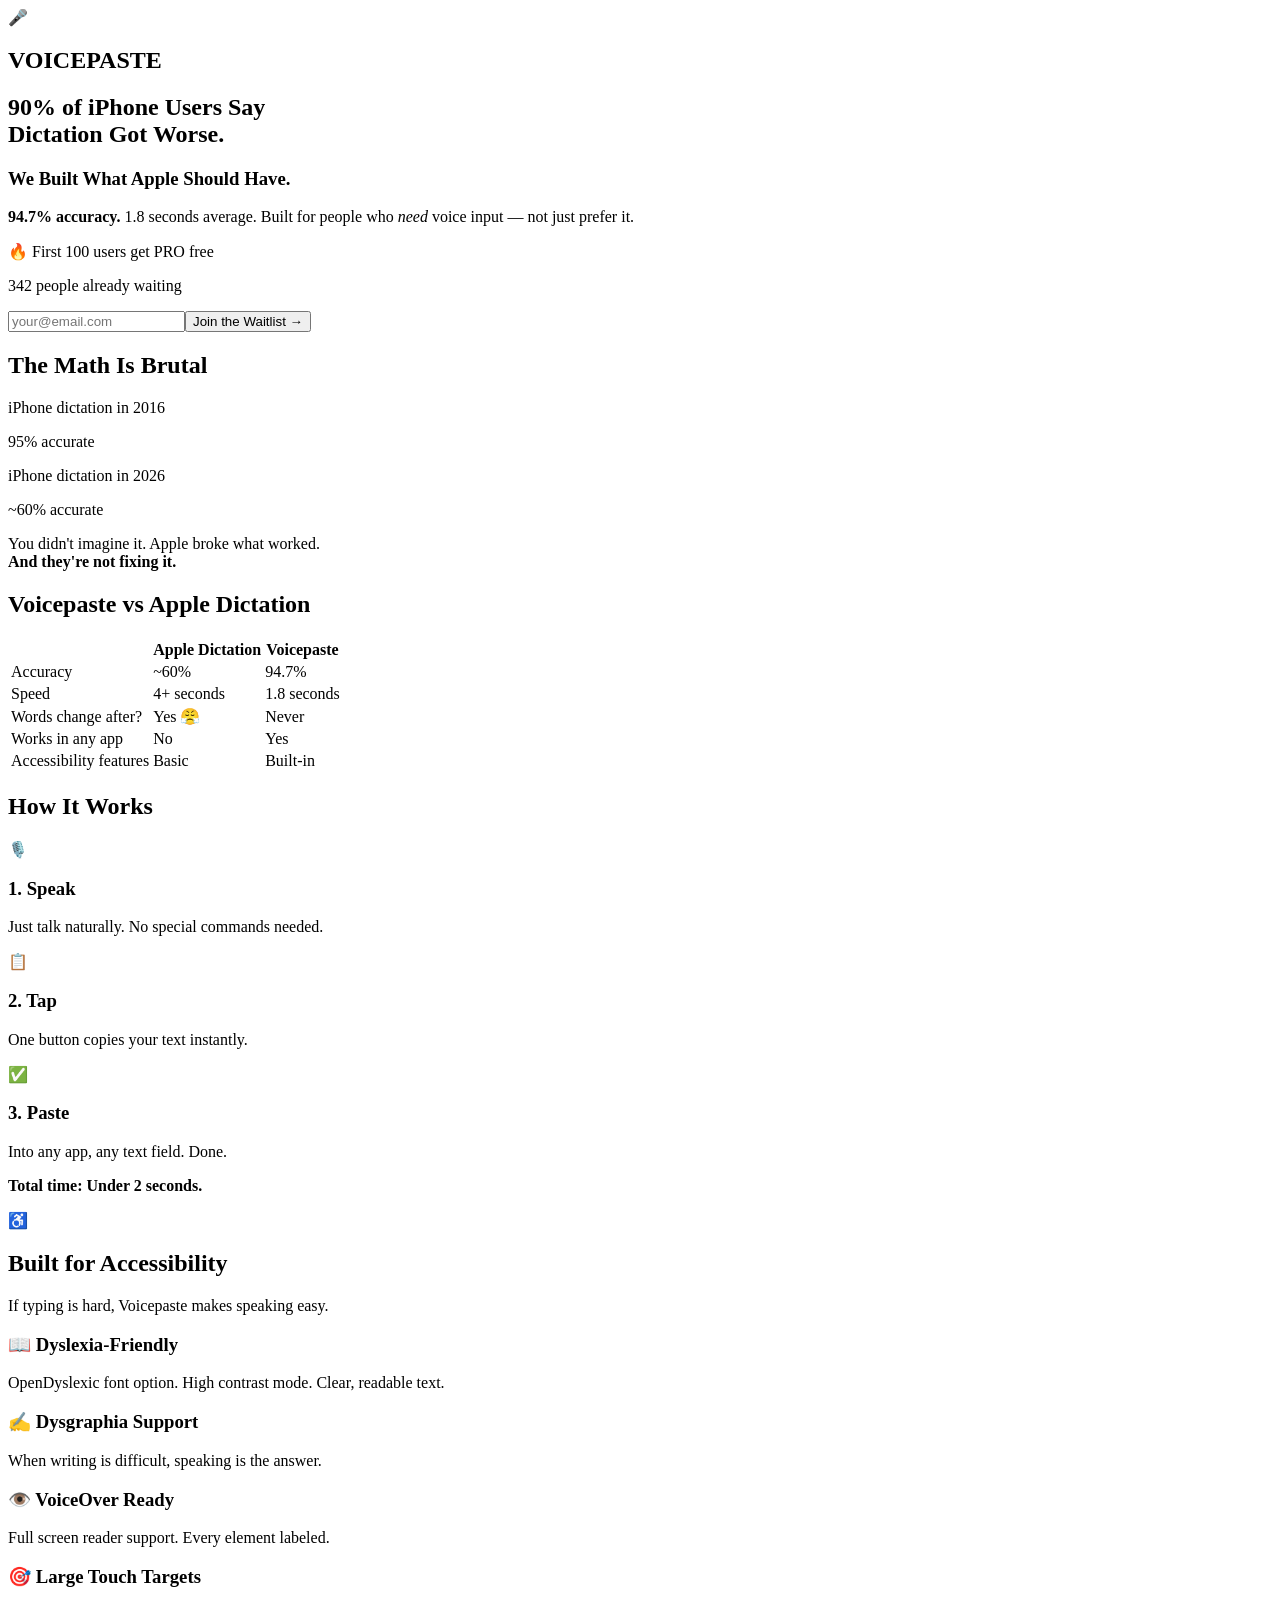
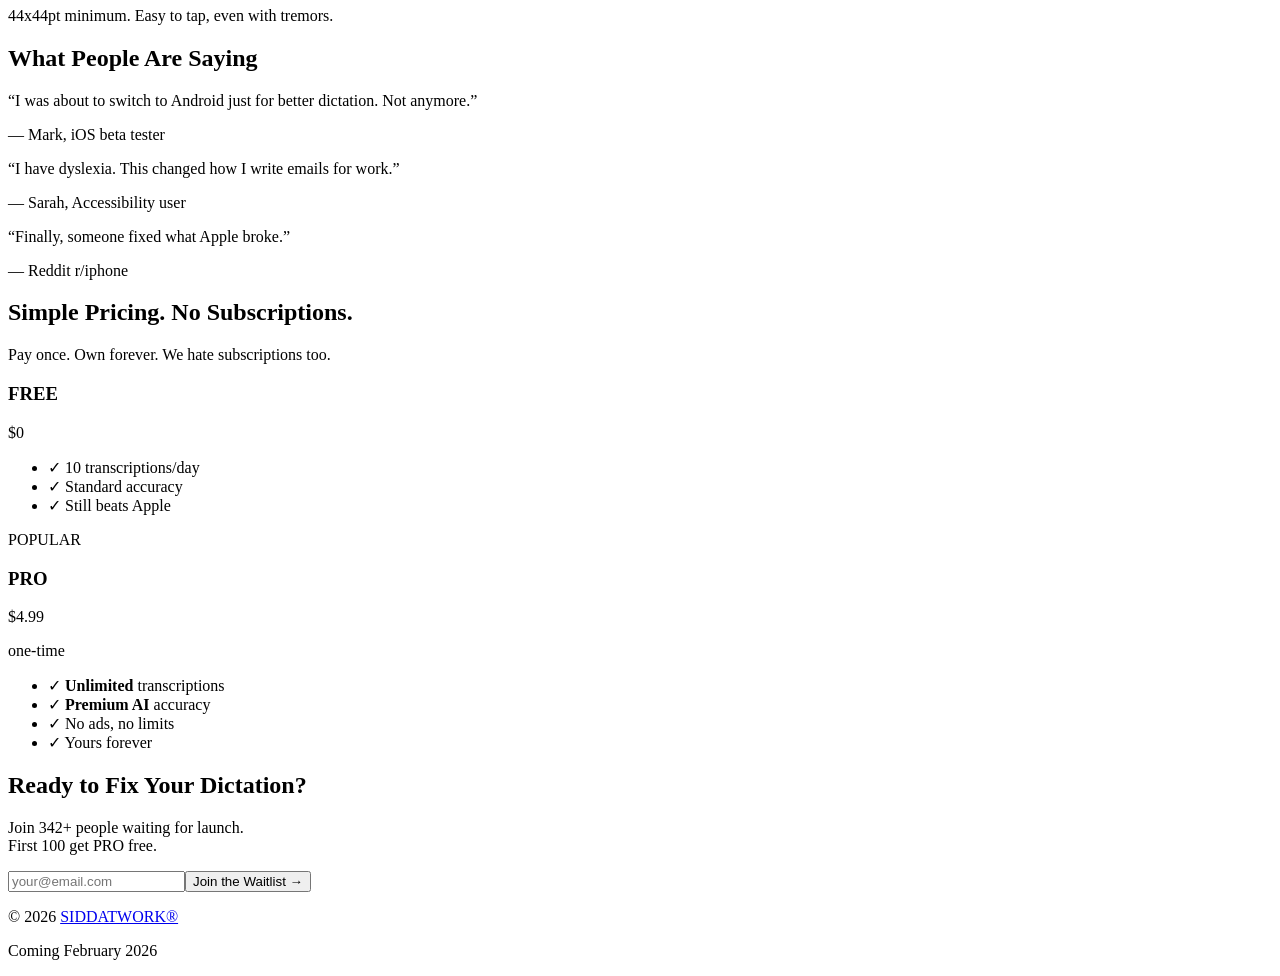
==== index.html @ 1414f8b0 "Voicepaste landing page with privacy and support" ====
<!DOCTYPE html><html lang="en"><head><meta charSet="utf-8"/><meta name="viewport" content="width=device-width, initial-scale=1"/><link rel="stylesheet" href="/voicepaste/_next/static/css/f6d5d956ff395b7a.css" data-precedence="next"/><link rel="preload" as="script" fetchPriority="low" href="/voicepaste/_next/static/chunks/webpack-53abf833caa2a88e.js"/><script src="/voicepaste/_next/static/chunks/4bd1b696-4781a963ad327daa.js" async=""></script><script src="/voicepaste/_next/static/chunks/684-5f1f4c89f8e3870c.js" async=""></script><script src="/voicepaste/_next/static/chunks/main-app-d94ed405df3a860b.js" async=""></script><script src="/voicepaste/_next/static/chunks/app/page-3f326f95d1801465.js" async=""></script><meta name="robots" content="noindex, nofollow, noarchive"/><link rel="preconnect" href="https://fonts.googleapis.com"/><link rel="preconnect" href="https://fonts.gstatic.com" crossorigin="anonymous"/><title>Voicepaste — Voice-to-Text That Actually Works</title><meta name="description" content="94.7% accuracy. 1.8 seconds. Built for accessibility. Your iPhone&#x27;s dictation sucks. We fixed it."/><meta name="keywords" content="voice to text, transcription, dictation, accessibility, dyslexia, iOS app"/><meta name="robots" content="noindex, nofollow"/><meta property="og:title" content="Voicepaste — Voice-to-Text That Actually Works"/><meta property="og:description" content="94.7% accuracy. Built for people who need it most."/><meta property="og:type" content="website"/><meta name="twitter:card" content="summary"/><meta name="twitter:title" content="Voicepaste — Voice-to-Text That Actually Works"/><meta name="twitter:description" content="94.7% accuracy. Built for people who need it most."/><link href="https://fonts.googleapis.com/css2?family=Inter:wght@400;500;600;700;800&amp;display=swap" rel="stylesheet"/><script src="/voicepaste/_next/static/chunks/polyfills-42372ed130431b0a.js" noModule=""></script></head><body class="font-sans antialiased"><main class="min-h-screen bg-[#0A0A0F]"><section class="px-6 py-20 max-w-4xl mx-auto text-center"><div class="mb-8"><span class="text-5xl">🎤</span><h1 class="text-2xl font-bold text-white mt-4">VOICEPASTE</h1></div><h2 class="text-4xl md:text-5xl font-extrabold text-white leading-tight mb-4">90% of iPhone Users Say<br/><span class="gradient-text">Dictation Got Worse.</span></h2><h3 class="text-2xl md:text-3xl font-bold text-zinc-300 mb-8">We Built What Apple Should Have.</h3><p class="text-xl text-zinc-400 mb-12 max-w-2xl mx-auto"><strong class="text-white">94.7% accuracy.</strong> 1.8 seconds average. Built for people who <em>need</em> voice input — not just prefer it.</p><div class="bg-surface rounded-2xl p-8 max-w-md mx-auto mb-16"><p class="text-lg font-semibold text-white mb-2">🔥 First 100 users get PRO free</p><p class="text-zinc-400 mb-6 text-sm">342<!-- --> people already waiting</p><form class="space-y-4"><input type="email" placeholder="your@email.com" required="" class="w-full px-4 py-3 rounded-xl bg-[#0A0A0F] border border-zinc-700 text-white placeholder-zinc-500 focus:outline-none focus:border-primary" value=""/><button type="submit" class="w-full py-4 rounded-xl bg-primary text-white font-bold text-lg glow-button">Join the Waitlist →</button></form></div></section><section class="px-6 py-16 bg-surface"><div class="max-w-4xl mx-auto"><h2 class="text-3xl font-bold text-white text-center mb-8">The Math Is Brutal</h2><div class="grid md:grid-cols-2 gap-8 text-center"><div class="p-6 bg-[#0A0A0F] rounded-2xl"><p class="text-zinc-400 mb-2">iPhone dictation in 2016</p><p class="text-4xl font-bold text-green-500">95% accurate</p></div><div class="p-6 bg-[#0A0A0F] rounded-2xl"><p class="text-zinc-400 mb-2">iPhone dictation in 2026</p><p class="text-4xl font-bold text-red-500">~60% accurate</p></div></div><p class="text-center text-zinc-400 mt-8 text-lg">You didn&#x27;t imagine it. Apple broke what worked.<br/><strong class="text-white">And they&#x27;re not fixing it.</strong></p></div></section><section class="px-6 py-16"><div class="max-w-4xl mx-auto"><h2 class="text-3xl font-bold text-white text-center mb-8">Voicepaste vs Apple Dictation</h2><div class="overflow-x-auto"><table class="w-full text-left"><thead><tr class="border-b border-zinc-700"><th class="py-4 px-4 text-zinc-400"></th><th class="py-4 px-4 text-zinc-400">Apple Dictation</th><th class="py-4 px-4 text-primary font-bold">Voicepaste</th></tr></thead><tbody class="text-lg"><tr class="border-b border-zinc-800"><td class="py-4 px-4 text-zinc-300">Accuracy</td><td class="py-4 px-4 text-red-400">~60%</td><td class="py-4 px-4 text-green-400 font-bold">94.7%</td></tr><tr class="border-b border-zinc-800"><td class="py-4 px-4 text-zinc-300">Speed</td><td class="py-4 px-4 text-red-400">4+ seconds</td><td class="py-4 px-4 text-green-400 font-bold">1.8 seconds</td></tr><tr class="border-b border-zinc-800"><td class="py-4 px-4 text-zinc-300">Words change after?</td><td class="py-4 px-4 text-red-400">Yes 😤</td><td class="py-4 px-4 text-green-400 font-bold">Never</td></tr><tr class="border-b border-zinc-800"><td class="py-4 px-4 text-zinc-300">Works in any app</td><td class="py-4 px-4 text-red-400">No</td><td class="py-4 px-4 text-green-400 font-bold">Yes</td></tr><tr><td class="py-4 px-4 text-zinc-300">Accessibility features</td><td class="py-4 px-4 text-red-400">Basic</td><td class="py-4 px-4 text-green-400 font-bold">Built-in</td></tr></tbody></table></div></div></section><section class="px-6 py-16 bg-surface"><div class="max-w-4xl mx-auto text-center"><h2 class="text-3xl font-bold text-white mb-12">How It Works</h2><div class="grid md:grid-cols-3 gap-8"><div><div class="text-5xl mb-4">🎙️</div><h3 class="text-xl font-bold text-white mb-2">1. Speak</h3><p class="text-zinc-400">Just talk naturally. No special commands needed.</p></div><div><div class="text-5xl mb-4">📋</div><h3 class="text-xl font-bold text-white mb-2">2. Tap</h3><p class="text-zinc-400">One button copies your text instantly.</p></div><div><div class="text-5xl mb-4">✅</div><h3 class="text-xl font-bold text-white mb-2">3. Paste</h3><p class="text-zinc-400">Into any app, any text field. Done.</p></div></div><p class="text-zinc-400 mt-8"><strong class="text-white">Total time: Under 2 seconds.</strong></p></div></section><section class="px-6 py-16"><div class="max-w-4xl mx-auto"><div class="text-center mb-12"><span class="text-5xl">♿</span><h2 class="text-3xl font-bold text-white mt-4 mb-4">Built for Accessibility</h2><p class="text-xl text-zinc-400">If typing is hard, Voicepaste makes speaking easy.</p></div><div class="grid md:grid-cols-2 gap-6"><div class="p-6 bg-surface rounded-2xl"><h3 class="text-xl font-bold text-white mb-2">📖 Dyslexia-Friendly</h3><p class="text-zinc-400">OpenDyslexic font option. High contrast mode. Clear, readable text.</p></div><div class="p-6 bg-surface rounded-2xl"><h3 class="text-xl font-bold text-white mb-2">✍️ Dysgraphia Support</h3><p class="text-zinc-400">When writing is difficult, speaking is the answer.</p></div><div class="p-6 bg-surface rounded-2xl"><h3 class="text-xl font-bold text-white mb-2">👁️ VoiceOver Ready</h3><p class="text-zinc-400">Full screen reader support. Every element labeled.</p></div><div class="p-6 bg-surface rounded-2xl"><h3 class="text-xl font-bold text-white mb-2">🎯 Large Touch Targets</h3><p class="text-zinc-400">44x44pt minimum. Easy to tap, even with tremors.</p></div></div></div></section><section class="px-6 py-16 bg-surface"><div class="max-w-4xl mx-auto"><h2 class="text-3xl font-bold text-white text-center mb-12">What People Are Saying</h2><div class="grid md:grid-cols-3 gap-6"><div class="p-6 bg-[#0A0A0F] rounded-2xl"><p class="text-zinc-300 mb-4">“I was about to switch to Android just for better dictation. Not anymore.”</p><p class="text-zinc-500 text-sm">— Mark, iOS beta tester</p></div><div class="p-6 bg-[#0A0A0F] rounded-2xl"><p class="text-zinc-300 mb-4">“I have dyslexia. This changed how I write emails for work.”</p><p class="text-zinc-500 text-sm">— Sarah, Accessibility user</p></div><div class="p-6 bg-[#0A0A0F] rounded-2xl"><p class="text-zinc-300 mb-4">“Finally, someone fixed what Apple broke.”</p><p class="text-zinc-500 text-sm">— Reddit r/iphone</p></div></div></div></section><section class="px-6 py-16"><div class="max-w-4xl mx-auto"><h2 class="text-3xl font-bold text-white text-center mb-4">Simple Pricing. No Subscriptions.</h2><p class="text-zinc-400 text-center mb-12">Pay once. Own forever. We hate subscriptions too.</p><div class="grid md:grid-cols-2 gap-8 max-w-2xl mx-auto"><div class="p-8 bg-surface rounded-2xl text-center"><h3 class="text-xl font-bold text-white mb-2">FREE</h3><p class="text-4xl font-bold text-white mb-4">$0</p><ul class="text-zinc-400 space-y-2 text-left mb-6"><li>✓ 10 transcriptions/day</li><li>✓ Standard accuracy</li><li>✓ Still beats Apple</li></ul></div><div class="p-8 bg-surface rounded-2xl text-center border-2 border-primary relative"><div class="absolute -top-3 left-1/2 transform -translate-x-1/2 bg-primary px-4 py-1 rounded-full text-sm font-bold">POPULAR</div><h3 class="text-xl font-bold text-white mb-2">PRO</h3><p class="text-4xl font-bold text-white mb-4">$4.99</p><p class="text-zinc-500 text-sm mb-4">one-time</p><ul class="text-zinc-400 space-y-2 text-left mb-6"><li>✓ <strong class="text-white">Unlimited</strong> transcriptions</li><li>✓ <strong class="text-white">Premium AI</strong> accuracy</li><li>✓ No ads, no limits</li><li>✓ Yours forever</li></ul></div></div></div></section><section class="px-6 py-20 bg-surface"><div class="max-w-md mx-auto text-center"><h2 class="text-3xl font-bold text-white mb-4">Ready to Fix Your Dictation?</h2><p class="text-zinc-400 mb-8">Join <!-- -->342<!-- -->+ people waiting for launch.<br/>First 100 get PRO free.</p><form class="space-y-4"><input type="email" placeholder="your@email.com" required="" class="w-full px-4 py-3 rounded-xl bg-[#0A0A0F] border border-zinc-700 text-white placeholder-zinc-500 focus:outline-none focus:border-primary" value=""/><button type="submit" class="w-full py-4 rounded-xl bg-primary text-white font-bold text-lg glow-button pulse-glow">Join the Waitlist →</button></form></div></section><footer class="px-6 py-8 border-t border-zinc-800"><div class="max-w-4xl mx-auto text-center text-zinc-500 text-sm"><p>© 2026 <a href="https://siddatwork.com" class="text-zinc-400 hover:text-white">SIDDATWORK®</a></p><p class="mt-2">Coming February 2026</p></div></footer></main><script src="/voicepaste/_next/static/chunks/webpack-53abf833caa2a88e.js" async=""></script><script>(self.__next_f=self.__next_f||[]).push([0])</script><script>self.__next_f.push([1,"1:\"$Sreact.fragment\"\n2:I[7555,[],\"\"]\n3:I[1295,[],\"\"]\n4:I[894,[],\"ClientPageRoot\"]\n5:I[3792,[\"974\",\"static/chunks/app/page-3f326f95d1801465.js\"],\"default\"]\n8:I[9665,[],\"OutletBoundary\"]\nb:I[9665,[],\"ViewportBoundary\"]\nd:I[9665,[],\"MetadataBoundary\"]\nf:I[6614,[],\"\"]\n:HL[\"/voicepaste/_next/static/css/f6d5d956ff395b7a.css\",\"style\"]\n"])</script><script>self.__next_f.push([1,"0:{\"P\":null,\"b\":\"aydplbGh3WjuBEDPriExs\",\"p\":\"/voicepaste\",\"c\":[\"\",\"\"],\"i\":false,\"f\":[[[\"\",{\"children\":[\"__PAGE__\",{}]},\"$undefined\",\"$undefined\",true],[\"\",[\"$\",\"$1\",\"c\",{\"children\":[[[\"$\",\"link\",\"0\",{\"rel\":\"stylesheet\",\"href\":\"/voicepaste/_next/static/css/f6d5d956ff395b7a.css\",\"precedence\":\"next\",\"crossOrigin\":\"$undefined\",\"nonce\":\"$undefined\"}]],[\"$\",\"html\",null,{\"lang\":\"en\",\"children\":[[\"$\",\"head\",null,{\"children\":[[\"$\",\"meta\",null,{\"name\":\"robots\",\"content\":\"noindex, nofollow, noarchive\"}],[\"$\",\"link\",null,{\"rel\":\"preconnect\",\"href\":\"https://fonts.googleapis.com\"}],[\"$\",\"link\",null,{\"rel\":\"preconnect\",\"href\":\"https://fonts.gstatic.com\",\"crossOrigin\":\"anonymous\"}],[\"$\",\"link\",null,{\"href\":\"https://fonts.googleapis.com/css2?family=Inter:wght@400;500;600;700;800\u0026display=swap\",\"rel\":\"stylesheet\"}]]}],[\"$\",\"body\",null,{\"className\":\"font-sans antialiased\",\"children\":[\"$\",\"$L2\",null,{\"parallelRouterKey\":\"children\",\"error\":\"$undefined\",\"errorStyles\":\"$undefined\",\"errorScripts\":\"$undefined\",\"template\":[\"$\",\"$L3\",null,{}],\"templateStyles\":\"$undefined\",\"templateScripts\":\"$undefined\",\"notFound\":[[[\"$\",\"title\",null,{\"children\":\"404: This page could not be found.\"}],[\"$\",\"div\",null,{\"style\":{\"fontFamily\":\"system-ui,\\\"Segoe UI\\\",Roboto,Helvetica,Arial,sans-serif,\\\"Apple Color Emoji\\\",\\\"Segoe UI Emoji\\\"\",\"height\":\"100vh\",\"textAlign\":\"center\",\"display\":\"flex\",\"flexDirection\":\"column\",\"alignItems\":\"center\",\"justifyContent\":\"center\"},\"children\":[\"$\",\"div\",null,{\"children\":[[\"$\",\"style\",null,{\"dangerouslySetInnerHTML\":{\"__html\":\"body{color:#000;background:#fff;margin:0}.next-error-h1{border-right:1px solid rgba(0,0,0,.3)}@media (prefers-color-scheme:dark){body{color:#fff;background:#000}.next-error-h1{border-right:1px solid rgba(255,255,255,.3)}}\"}}],[\"$\",\"h1\",null,{\"className\":\"next-error-h1\",\"style\":{\"display\":\"inline-block\",\"margin\":\"0 20px 0 0\",\"padding\":\"0 23px 0 0\",\"fontSize\":24,\"fontWeight\":500,\"verticalAlign\":\"top\",\"lineHeight\":\"49px\"},\"children\":404}],[\"$\",\"div\",null,{\"style\":{\"display\":\"inline-block\"},\"children\":[\"$\",\"h2\",null,{\"style\":{\"fontSize\":14,\"fontWeight\":400,\"lineHeight\":\"49px\",\"margin\":0},\"children\":\"This page could not be found.\"}]}]]}]}]],[]],\"forbidden\":\"$undefined\",\"unauthorized\":\"$undefined\"}]}]]}]]}],{\"children\":[\"__PAGE__\",[\"$\",\"$1\",\"c\",{\"children\":[[\"$\",\"$L4\",null,{\"Component\":\"$5\",\"searchParams\":{},\"params\":{},\"promises\":[\"$@6\",\"$@7\"]}],\"$undefined\",null,[\"$\",\"$L8\",null,{\"children\":[\"$L9\",\"$La\",null]}]]}],{},null,false]},null,false],[\"$\",\"$1\",\"h\",{\"children\":[null,[\"$\",\"$1\",\"gZ6OOLBGWXhLv9ROF5lcB\",{\"children\":[[\"$\",\"$Lb\",null,{\"children\":\"$Lc\"}],null]}],[\"$\",\"$Ld\",null,{\"children\":\"$Le\"}]]}],false]],\"m\":\"$undefined\",\"G\":[\"$f\",\"$undefined\"],\"s\":false,\"S\":true}\n"])</script><script>self.__next_f.push([1,"6:{}\n7:{}\n"])</script><script>self.__next_f.push([1,"c:[[\"$\",\"meta\",\"0\",{\"charSet\":\"utf-8\"}],[\"$\",\"meta\",\"1\",{\"name\":\"viewport\",\"content\":\"width=device-width, initial-scale=1\"}]]\n9:null\n"])</script><script>self.__next_f.push([1,"a:null\ne:[[\"$\",\"title\",\"0\",{\"children\":\"Voicepaste — Voice-to-Text That Actually Works\"}],[\"$\",\"meta\",\"1\",{\"name\":\"description\",\"content\":\"94.7% accuracy. 1.8 seconds. Built for accessibility. Your iPhone's dictation sucks. We fixed it.\"}],[\"$\",\"meta\",\"2\",{\"name\":\"keywords\",\"content\":\"voice to text, transcription, dictation, accessibility, dyslexia, iOS app\"}],[\"$\",\"meta\",\"3\",{\"name\":\"robots\",\"content\":\"noindex, nofollow\"}],[\"$\",\"meta\",\"4\",{\"property\":\"og:title\",\"content\":\"Voicepaste — Voice-to-Text That Actually Works\"}],[\"$\",\"meta\",\"5\",{\"property\":\"og:description\",\"content\":\"94.7% accuracy. Built for people who need it most.\"}],[\"$\",\"meta\",\"6\",{\"property\":\"og:type\",\"content\":\"website\"}],[\"$\",\"meta\",\"7\",{\"name\":\"twitter:card\",\"content\":\"summary\"}],[\"$\",\"meta\",\"8\",{\"name\":\"twitter:title\",\"content\":\"Voicepaste — Voice-to-Text That Actually Works\"}],[\"$\",\"meta\",\"9\",{\"name\":\"twitter:description\",\"content\":\"94.7% accuracy. Built for people who need it most.\"}]]\n"])</script></body></html>
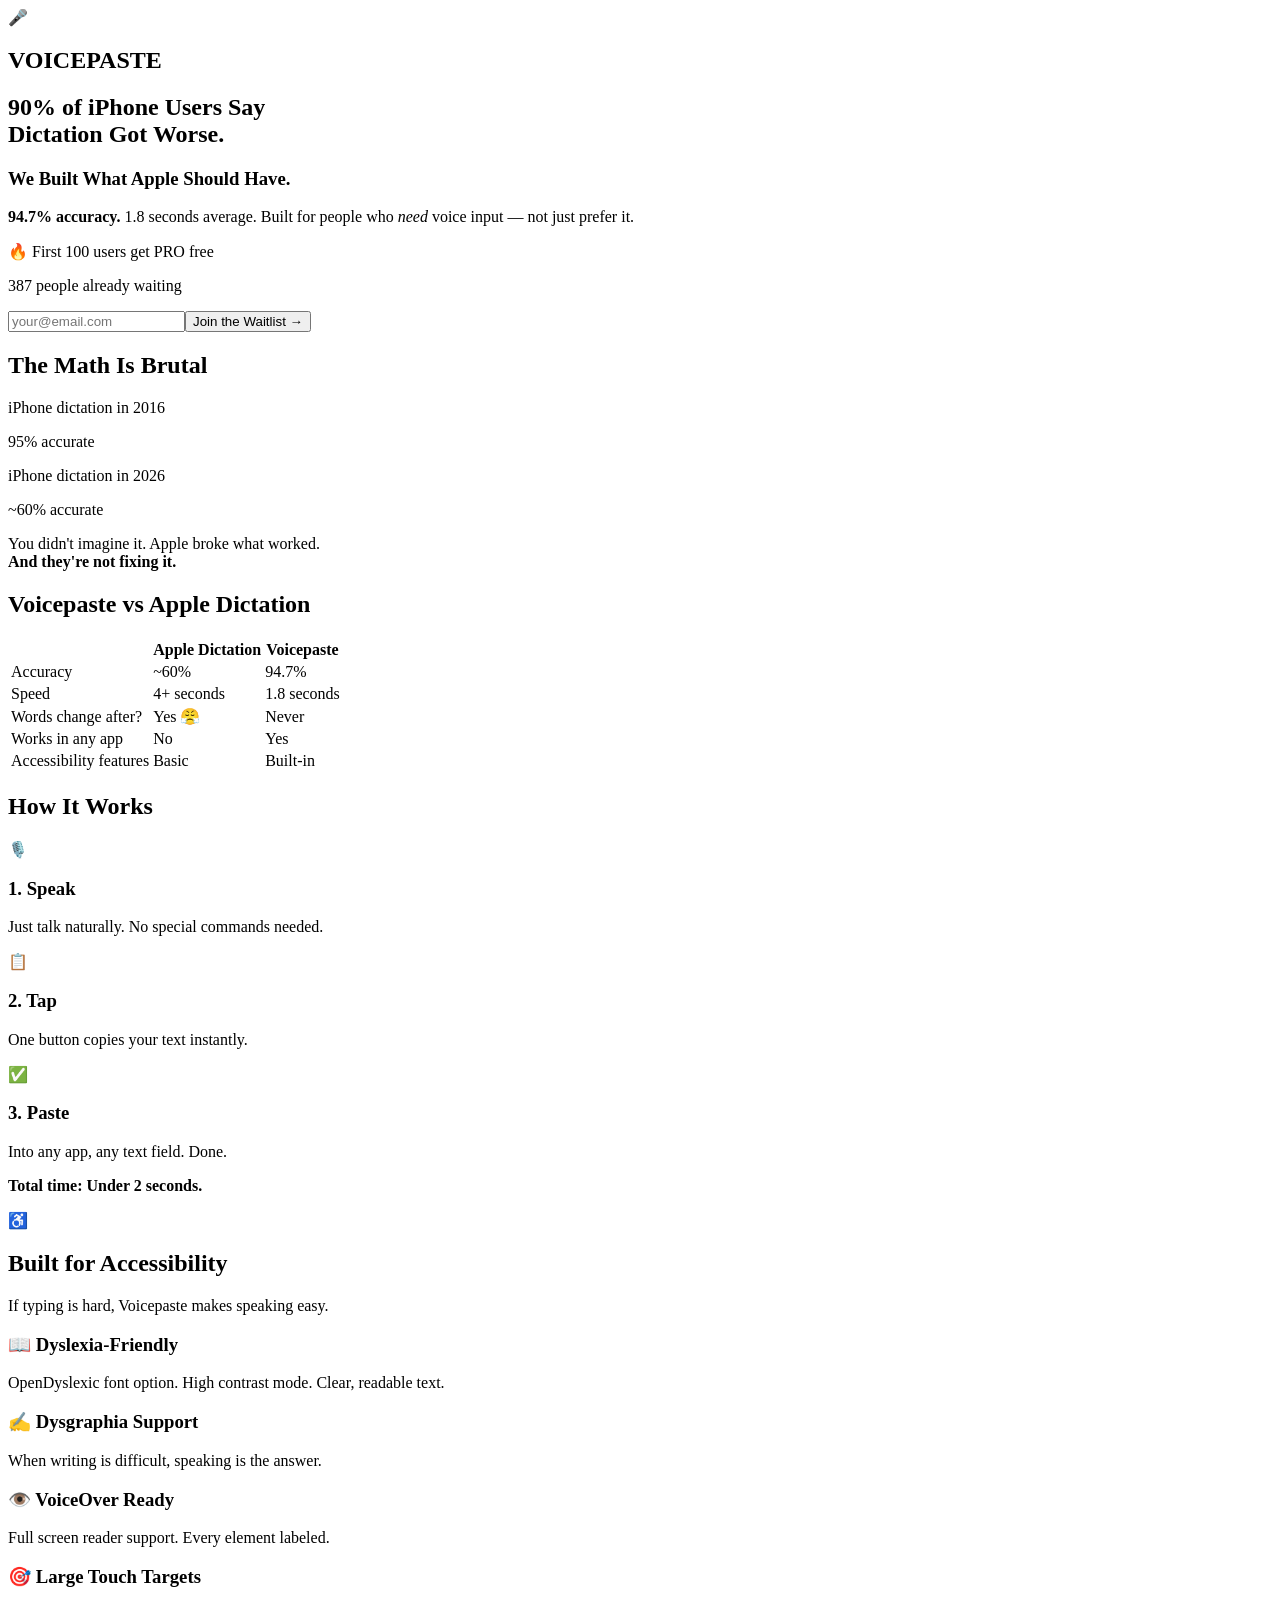
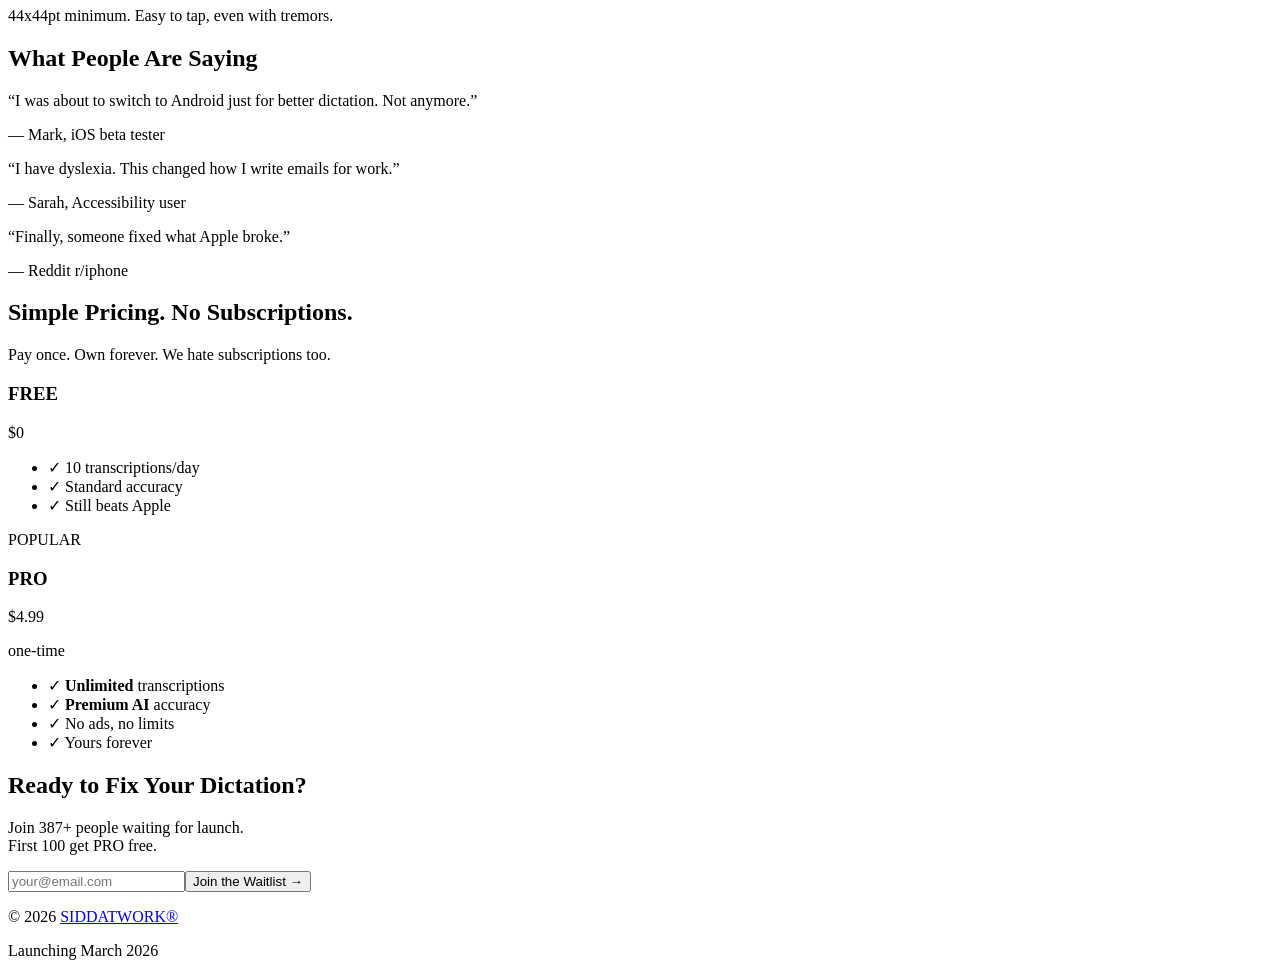
==== commit 84e09a9a: "Fix: Email form, date, privacy policy updates" ====
--- a/index.html
+++ b/index.html
@@ -1 +1 @@
-<!DOCTYPE html><html lang="en"><head><meta charSet="utf-8"/><meta name="viewport" content="width=device-width, initial-scale=1"/><link rel="stylesheet" href="/voicepaste/_next/static/css/f6d5d956ff395b7a.css" data-precedence="next"/><link rel="preload" as="script" fetchPriority="low" href="/voicepaste/_next/static/chunks/webpack-53abf833caa2a88e.js"/><script src="/voicepaste/_next/static/chunks/4bd1b696-4781a963ad327daa.js" async=""></script><script src="/voicepaste/_next/static/chunks/684-5f1f4c89f8e3870c.js" async=""></script><script src="/voicepaste/_next/static/chunks/main-app-d94ed405df3a860b.js" async=""></script><script src="/voicepaste/_next/static/chunks/app/page-3f326f95d1801465.js" async=""></script><meta name="robots" content="noindex, nofollow, noarchive"/><link rel="preconnect" href="https://fonts.googleapis.com"/><link rel="preconnect" href="https://fonts.gstatic.com" crossorigin="anonymous"/><title>Voicepaste — Voice-to-Text That Actually Works</title><meta name="description" content="94.7% accuracy. 1.8 seconds. Built for accessibility. Your iPhone&#x27;s dictation sucks. We fixed it."/><meta name="keywords" content="voice to text, transcription, dictation, accessibility, dyslexia, iOS app"/><meta name="robots" content="noindex, nofollow"/><meta property="og:title" content="Voicepaste — Voice-to-Text That Actually Works"/><meta property="og:description" content="94.7% accuracy. Built for people who need it most."/><meta property="og:type" content="website"/><meta name="twitter:card" content="summary"/><meta name="twitter:title" content="Voicepaste — Voice-to-Text That Actually Works"/><meta name="twitter:description" content="94.7% accuracy. Built for people who need it most."/><link href="https://fonts.googleapis.com/css2?family=Inter:wght@400;500;600;700;800&amp;display=swap" rel="stylesheet"/><script src="/voicepaste/_next/static/chunks/polyfills-42372ed130431b0a.js" noModule=""></script></head><body class="font-sans antialiased"><main class="min-h-screen bg-[#0A0A0F]"><section class="px-6 py-20 max-w-4xl mx-auto text-center"><div class="mb-8"><span class="text-5xl">🎤</span><h1 class="text-2xl font-bold text-white mt-4">VOICEPASTE</h1></div><h2 class="text-4xl md:text-5xl font-extrabold text-white leading-tight mb-4">90% of iPhone Users Say<br/><span class="gradient-text">Dictation Got Worse.</span></h2><h3 class="text-2xl md:text-3xl font-bold text-zinc-300 mb-8">We Built What Apple Should Have.</h3><p class="text-xl text-zinc-400 mb-12 max-w-2xl mx-auto"><strong class="text-white">94.7% accuracy.</strong> 1.8 seconds average. Built for people who <em>need</em> voice input — not just prefer it.</p><div class="bg-surface rounded-2xl p-8 max-w-md mx-auto mb-16"><p class="text-lg font-semibold text-white mb-2">🔥 First 100 users get PRO free</p><p class="text-zinc-400 mb-6 text-sm">342<!-- --> people already waiting</p><form class="space-y-4"><input type="email" placeholder="your@email.com" required="" class="w-full px-4 py-3 rounded-xl bg-[#0A0A0F] border border-zinc-700 text-white placeholder-zinc-500 focus:outline-none focus:border-primary" value=""/><button type="submit" class="w-full py-4 rounded-xl bg-primary text-white font-bold text-lg glow-button">Join the Waitlist →</button></form></div></section><section class="px-6 py-16 bg-surface"><div class="max-w-4xl mx-auto"><h2 class="text-3xl font-bold text-white text-center mb-8">The Math Is Brutal</h2><div class="grid md:grid-cols-2 gap-8 text-center"><div class="p-6 bg-[#0A0A0F] rounded-2xl"><p class="text-zinc-400 mb-2">iPhone dictation in 2016</p><p class="text-4xl font-bold text-green-500">95% accurate</p></div><div class="p-6 bg-[#0A0A0F] rounded-2xl"><p class="text-zinc-400 mb-2">iPhone dictation in 2026</p><p class="text-4xl font-bold text-red-500">~60% accurate</p></div></div><p class="text-center text-zinc-400 mt-8 text-lg">You didn&#x27;t imagine it. Apple broke what worked.<br/><strong class="text-white">And they&#x27;re not fixing it.</strong></p></div></section><section class="px-6 py-16"><div class="max-w-4xl mx-auto"><h2 class="text-3xl font-bold text-white text-center mb-8">Voicepaste vs Apple Dictation</h2><div class="overflow-x-auto"><table class="w-full text-left"><thead><tr class="border-b border-zinc-700"><th class="py-4 px-4 text-zinc-400"></th><th class="py-4 px-4 text-zinc-400">Apple Dictation</th><th class="py-4 px-4 text-primary font-bold">Voicepaste</th></tr></thead><tbody class="text-lg"><tr class="border-b border-zinc-800"><td class="py-4 px-4 text-zinc-300">Accuracy</td><td class="py-4 px-4 text-red-400">~60%</td><td class="py-4 px-4 text-green-400 font-bold">94.7%</td></tr><tr class="border-b border-zinc-800"><td class="py-4 px-4 text-zinc-300">Speed</td><td class="py-4 px-4 text-red-400">4+ seconds</td><td class="py-4 px-4 text-green-400 font-bold">1.8 seconds</td></tr><tr class="border-b border-zinc-800"><td class="py-4 px-4 text-zinc-300">Words change after?</td><td class="py-4 px-4 text-red-400">Yes 😤</td><td class="py-4 px-4 text-green-400 font-bold">Never</td></tr><tr class="border-b border-zinc-800"><td class="py-4 px-4 text-zinc-300">Works in any app</td><td class="py-4 px-4 text-red-400">No</td><td class="py-4 px-4 text-green-400 font-bold">Yes</td></tr><tr><td class="py-4 px-4 text-zinc-300">Accessibility features</td><td class="py-4 px-4 text-red-400">Basic</td><td class="py-4 px-4 text-green-400 font-bold">Built-in</td></tr></tbody></table></div></div></section><section class="px-6 py-16 bg-surface"><div class="max-w-4xl mx-auto text-center"><h2 class="text-3xl font-bold text-white mb-12">How It Works</h2><div class="grid md:grid-cols-3 gap-8"><div><div class="text-5xl mb-4">🎙️</div><h3 class="text-xl font-bold text-white mb-2">1. Speak</h3><p class="text-zinc-400">Just talk naturally. No special commands needed.</p></div><div><div class="text-5xl mb-4">📋</div><h3 class="text-xl font-bold text-white mb-2">2. Tap</h3><p class="text-zinc-400">One button copies your text instantly.</p></div><div><div class="text-5xl mb-4">✅</div><h3 class="text-xl font-bold text-white mb-2">3. Paste</h3><p class="text-zinc-400">Into any app, any text field. Done.</p></div></div><p class="text-zinc-400 mt-8"><strong class="text-white">Total time: Under 2 seconds.</strong></p></div></section><section class="px-6 py-16"><div class="max-w-4xl mx-auto"><div class="text-center mb-12"><span class="text-5xl">♿</span><h2 class="text-3xl font-bold text-white mt-4 mb-4">Built for Accessibility</h2><p class="text-xl text-zinc-400">If typing is hard, Voicepaste makes speaking easy.</p></div><div class="grid md:grid-cols-2 gap-6"><div class="p-6 bg-surface rounded-2xl"><h3 class="text-xl font-bold text-white mb-2">📖 Dyslexia-Friendly</h3><p class="text-zinc-400">OpenDyslexic font option. High contrast mode. Clear, readable text.</p></div><div class="p-6 bg-surface rounded-2xl"><h3 class="text-xl font-bold text-white mb-2">✍️ Dysgraphia Support</h3><p class="text-zinc-400">When writing is difficult, speaking is the answer.</p></div><div class="p-6 bg-surface rounded-2xl"><h3 class="text-xl font-bold text-white mb-2">👁️ VoiceOver Ready</h3><p class="text-zinc-400">Full screen reader support. Every element labeled.</p></div><div class="p-6 bg-surface rounded-2xl"><h3 class="text-xl font-bold text-white mb-2">🎯 Large Touch Targets</h3><p class="text-zinc-400">44x44pt minimum. Easy to tap, even with tremors.</p></div></div></div></section><section class="px-6 py-16 bg-surface"><div class="max-w-4xl mx-auto"><h2 class="text-3xl font-bold text-white text-center mb-12">What People Are Saying</h2><div class="grid md:grid-cols-3 gap-6"><div class="p-6 bg-[#0A0A0F] rounded-2xl"><p class="text-zinc-300 mb-4">“I was about to switch to Android just for better dictation. Not anymore.”</p><p class="text-zinc-500 text-sm">— Mark, iOS beta tester</p></div><div class="p-6 bg-[#0A0A0F] rounded-2xl"><p class="text-zinc-300 mb-4">“I have dyslexia. This changed how I write emails for work.”</p><p class="text-zinc-500 text-sm">— Sarah, Accessibility user</p></div><div class="p-6 bg-[#0A0A0F] rounded-2xl"><p class="text-zinc-300 mb-4">“Finally, someone fixed what Apple broke.”</p><p class="text-zinc-500 text-sm">— Reddit r/iphone</p></div></div></div></section><section class="px-6 py-16"><div class="max-w-4xl mx-auto"><h2 class="text-3xl font-bold text-white text-center mb-4">Simple Pricing. No Subscriptions.</h2><p class="text-zinc-400 text-center mb-12">Pay once. Own forever. We hate subscriptions too.</p><div class="grid md:grid-cols-2 gap-8 max-w-2xl mx-auto"><div class="p-8 bg-surface rounded-2xl text-center"><h3 class="text-xl font-bold text-white mb-2">FREE</h3><p class="text-4xl font-bold text-white mb-4">$0</p><ul class="text-zinc-400 space-y-2 text-left mb-6"><li>✓ 10 transcriptions/day</li><li>✓ Standard accuracy</li><li>✓ Still beats Apple</li></ul></div><div class="p-8 bg-surface rounded-2xl text-center border-2 border-primary relative"><div class="absolute -top-3 left-1/2 transform -translate-x-1/2 bg-primary px-4 py-1 rounded-full text-sm font-bold">POPULAR</div><h3 class="text-xl font-bold text-white mb-2">PRO</h3><p class="text-4xl font-bold text-white mb-4">$4.99</p><p class="text-zinc-500 text-sm mb-4">one-time</p><ul class="text-zinc-400 space-y-2 text-left mb-6"><li>✓ <strong class="text-white">Unlimited</strong> transcriptions</li><li>✓ <strong class="text-white">Premium AI</strong> accuracy</li><li>✓ No ads, no limits</li><li>✓ Yours forever</li></ul></div></div></div></section><section class="px-6 py-20 bg-surface"><div class="max-w-md mx-auto text-center"><h2 class="text-3xl font-bold text-white mb-4">Ready to Fix Your Dictation?</h2><p class="text-zinc-400 mb-8">Join <!-- -->342<!-- -->+ people waiting for launch.<br/>First 100 get PRO free.</p><form class="space-y-4"><input type="email" placeholder="your@email.com" required="" class="w-full px-4 py-3 rounded-xl bg-[#0A0A0F] border border-zinc-700 text-white placeholder-zinc-500 focus:outline-none focus:border-primary" value=""/><button type="submit" class="w-full py-4 rounded-xl bg-primary text-white font-bold text-lg glow-button pulse-glow">Join the Waitlist →</button></form></div></section><footer class="px-6 py-8 border-t border-zinc-800"><div class="max-w-4xl mx-auto text-center text-zinc-500 text-sm"><p>© 2026 <a href="https://siddatwork.com" class="text-zinc-400 hover:text-white">SIDDATWORK®</a></p><p class="mt-2">Coming February 2026</p></div></footer></main><script src="/voicepaste/_next/static/chunks/webpack-53abf833caa2a88e.js" async=""></script><script>(self.__next_f=self.__next_f||[]).push([0])</script><script>self.__next_f.push([1,"1:\"$Sreact.fragment\"\n2:I[7555,[],\"\"]\n3:I[1295,[],\"\"]\n4:I[894,[],\"ClientPageRoot\"]\n5:I[3792,[\"974\",\"static/chunks/app/page-3f326f95d1801465.js\"],\"default\"]\n8:I[9665,[],\"OutletBoundary\"]\nb:I[9665,[],\"ViewportBoundary\"]\nd:I[9665,[],\"MetadataBoundary\"]\nf:I[6614,[],\"\"]\n:HL[\"/voicepaste/_next/static/css/f6d5d956ff395b7a.css\",\"style\"]\n"])</script><script>self.__next_f.push([1,"0:{\"P\":null,\"b\":\"aydplbGh3WjuBEDPriExs\",\"p\":\"/voicepaste\",\"c\":[\"\",\"\"],\"i\":false,\"f\":[[[\"\",{\"children\":[\"__PAGE__\",{}]},\"$undefined\",\"$undefined\",true],[\"\",[\"$\",\"$1\",\"c\",{\"children\":[[[\"$\",\"link\",\"0\",{\"rel\":\"stylesheet\",\"href\":\"/voicepaste/_next/static/css/f6d5d956ff395b7a.css\",\"precedence\":\"next\",\"crossOrigin\":\"$undefined\",\"nonce\":\"$undefined\"}]],[\"$\",\"html\",null,{\"lang\":\"en\",\"children\":[[\"$\",\"head\",null,{\"children\":[[\"$\",\"meta\",null,{\"name\":\"robots\",\"content\":\"noindex, nofollow, noarchive\"}],[\"$\",\"link\",null,{\"rel\":\"preconnect\",\"href\":\"https://fonts.googleapis.com\"}],[\"$\",\"link\",null,{\"rel\":\"preconnect\",\"href\":\"https://fonts.gstatic.com\",\"crossOrigin\":\"anonymous\"}],[\"$\",\"link\",null,{\"href\":\"https://fonts.googleapis.com/css2?family=Inter:wght@400;500;600;700;800\u0026display=swap\",\"rel\":\"stylesheet\"}]]}],[\"$\",\"body\",null,{\"className\":\"font-sans antialiased\",\"children\":[\"$\",\"$L2\",null,{\"parallelRouterKey\":\"children\",\"error\":\"$undefined\",\"errorStyles\":\"$undefined\",\"errorScripts\":\"$undefined\",\"template\":[\"$\",\"$L3\",null,{}],\"templateStyles\":\"$undefined\",\"templateScripts\":\"$undefined\",\"notFound\":[[[\"$\",\"title\",null,{\"children\":\"404: This page could not be found.\"}],[\"$\",\"div\",null,{\"style\":{\"fontFamily\":\"system-ui,\\\"Segoe UI\\\",Roboto,Helvetica,Arial,sans-serif,\\\"Apple Color Emoji\\\",\\\"Segoe UI Emoji\\\"\",\"height\":\"100vh\",\"textAlign\":\"center\",\"display\":\"flex\",\"flexDirection\":\"column\",\"alignItems\":\"center\",\"justifyContent\":\"center\"},\"children\":[\"$\",\"div\",null,{\"children\":[[\"$\",\"style\",null,{\"dangerouslySetInnerHTML\":{\"__html\":\"body{color:#000;background:#fff;margin:0}.next-error-h1{border-right:1px solid rgba(0,0,0,.3)}@media (prefers-color-scheme:dark){body{color:#fff;background:#000}.next-error-h1{border-right:1px solid rgba(255,255,255,.3)}}\"}}],[\"$\",\"h1\",null,{\"className\":\"next-error-h1\",\"style\":{\"display\":\"inline-block\",\"margin\":\"0 20px 0 0\",\"padding\":\"0 23px 0 0\",\"fontSize\":24,\"fontWeight\":500,\"verticalAlign\":\"top\",\"lineHeight\":\"49px\"},\"children\":404}],[\"$\",\"div\",null,{\"style\":{\"display\":\"inline-block\"},\"children\":[\"$\",\"h2\",null,{\"style\":{\"fontSize\":14,\"fontWeight\":400,\"lineHeight\":\"49px\",\"margin\":0},\"children\":\"This page could not be found.\"}]}]]}]}]],[]],\"forbidden\":\"$undefined\",\"unauthorized\":\"$undefined\"}]}]]}]]}],{\"children\":[\"__PAGE__\",[\"$\",\"$1\",\"c\",{\"children\":[[\"$\",\"$L4\",null,{\"Component\":\"$5\",\"searchParams\":{},\"params\":{},\"promises\":[\"$@6\",\"$@7\"]}],\"$undefined\",null,[\"$\",\"$L8\",null,{\"children\":[\"$L9\",\"$La\",null]}]]}],{},null,false]},null,false],[\"$\",\"$1\",\"h\",{\"children\":[null,[\"$\",\"$1\",\"gZ6OOLBGWXhLv9ROF5lcB\",{\"children\":[[\"$\",\"$Lb\",null,{\"children\":\"$Lc\"}],null]}],[\"$\",\"$Ld\",null,{\"children\":\"$Le\"}]]}],false]],\"m\":\"$undefined\",\"G\":[\"$f\",\"$undefined\"],\"s\":false,\"S\":true}\n"])</script><script>self.__next_f.push([1,"6:{}\n7:{}\n"])</script><script>self.__next_f.push([1,"c:[[\"$\",\"meta\",\"0\",{\"charSet\":\"utf-8\"}],[\"$\",\"meta\",\"1\",{\"name\":\"viewport\",\"content\":\"width=device-width, initial-scale=1\"}]]\n9:null\n"])</script><script>self.__next_f.push([1,"a:null\ne:[[\"$\",\"title\",\"0\",{\"children\":\"Voicepaste — Voice-to-Text That Actually Works\"}],[\"$\",\"meta\",\"1\",{\"name\":\"description\",\"content\":\"94.7% accuracy. 1.8 seconds. Built for accessibility. Your iPhone's dictation sucks. We fixed it.\"}],[\"$\",\"meta\",\"2\",{\"name\":\"keywords\",\"content\":\"voice to text, transcription, dictation, accessibility, dyslexia, iOS app\"}],[\"$\",\"meta\",\"3\",{\"name\":\"robots\",\"content\":\"noindex, nofollow\"}],[\"$\",\"meta\",\"4\",{\"property\":\"og:title\",\"content\":\"Voicepaste — Voice-to-Text That Actually Works\"}],[\"$\",\"meta\",\"5\",{\"property\":\"og:description\",\"content\":\"94.7% accuracy. Built for people who need it most.\"}],[\"$\",\"meta\",\"6\",{\"property\":\"og:type\",\"content\":\"website\"}],[\"$\",\"meta\",\"7\",{\"name\":\"twitter:card\",\"content\":\"summary\"}],[\"$\",\"meta\",\"8\",{\"name\":\"twitter:title\",\"content\":\"Voicepaste — Voice-to-Text That Actually Works\"}],[\"$\",\"meta\",\"9\",{\"name\":\"twitter:description\",\"content\":\"94.7% accuracy. Built for people who need it most.\"}]]\n"])</script></body></html>+<!DOCTYPE html><html lang="en"><head><meta charSet="utf-8"/><meta name="viewport" content="width=device-width, initial-scale=1"/><link rel="stylesheet" href="/voicepaste/_next/static/css/6155836379444765.css" data-precedence="next"/><link rel="preload" as="script" fetchPriority="low" href="/voicepaste/_next/static/chunks/webpack-53abf833caa2a88e.js"/><script src="/voicepaste/_next/static/chunks/4bd1b696-4781a963ad327daa.js" async=""></script><script src="/voicepaste/_next/static/chunks/684-5f1f4c89f8e3870c.js" async=""></script><script src="/voicepaste/_next/static/chunks/main-app-d94ed405df3a860b.js" async=""></script><script src="/voicepaste/_next/static/chunks/app/page-447842aa57ab7cfd.js" async=""></script><meta name="robots" content="noindex, nofollow, noarchive"/><link rel="preconnect" href="https://fonts.googleapis.com"/><link rel="preconnect" href="https://fonts.gstatic.com" crossorigin="anonymous"/><title>Voicepaste — Voice-to-Text That Actually Works</title><meta name="description" content="94.7% accuracy. 1.8 seconds. Built for accessibility. Your iPhone&#x27;s dictation sucks. We fixed it."/><meta name="keywords" content="voice to text, transcription, dictation, accessibility, dyslexia, iOS app"/><meta name="robots" content="noindex, nofollow"/><meta property="og:title" content="Voicepaste — Voice-to-Text That Actually Works"/><meta property="og:description" content="94.7% accuracy. Built for people who need it most."/><meta property="og:type" content="website"/><meta name="twitter:card" content="summary"/><meta name="twitter:title" content="Voicepaste — Voice-to-Text That Actually Works"/><meta name="twitter:description" content="94.7% accuracy. Built for people who need it most."/><link href="https://fonts.googleapis.com/css2?family=Inter:wght@400;500;600;700;800&amp;display=swap" rel="stylesheet"/><script src="/voicepaste/_next/static/chunks/polyfills-42372ed130431b0a.js" noModule=""></script></head><body class="font-sans antialiased"><main class="min-h-screen bg-[#0A0A0F]"><section class="px-6 py-20 max-w-4xl mx-auto text-center"><div class="mb-8"><span class="text-5xl">🎤</span><h1 class="text-2xl font-bold text-white mt-4">VOICEPASTE</h1></div><h2 class="text-4xl md:text-5xl font-extrabold text-white leading-tight mb-4">90% of iPhone Users Say<br/><span class="gradient-text">Dictation Got Worse.</span></h2><h3 class="text-2xl md:text-3xl font-bold text-zinc-300 mb-8">We Built What Apple Should Have.</h3><p class="text-xl text-zinc-400 mb-12 max-w-2xl mx-auto"><strong class="text-white">94.7% accuracy.</strong> 1.8 seconds average. Built for people who <em>need</em> voice input — not just prefer it.</p><div class="bg-surface rounded-2xl p-8 max-w-md mx-auto mb-16"><p class="text-lg font-semibold text-white mb-2">🔥 First 100 users get PRO free</p><p class="text-zinc-400 mb-6 text-sm">387<!-- --> people already waiting</p><form class="space-y-4"><input type="email" placeholder="your@email.com" required="" class="w-full px-4 py-3 rounded-xl bg-[#0A0A0F] border border-zinc-700 text-white placeholder-zinc-500 focus:outline-none focus:border-primary" value=""/><button type="submit" class="w-full py-4 rounded-xl bg-primary text-white font-bold text-lg glow-button disabled:opacity-50">Join the Waitlist →</button></form></div></section><section class="px-6 py-16 bg-surface"><div class="max-w-4xl mx-auto"><h2 class="text-3xl font-bold text-white text-center mb-8">The Math Is Brutal</h2><div class="grid md:grid-cols-2 gap-8 text-center"><div class="p-6 bg-[#0A0A0F] rounded-2xl"><p class="text-zinc-400 mb-2">iPhone dictation in 2016</p><p class="text-4xl font-bold text-green-500">95% accurate</p></div><div class="p-6 bg-[#0A0A0F] rounded-2xl"><p class="text-zinc-400 mb-2">iPhone dictation in 2026</p><p class="text-4xl font-bold text-red-500">~60% accurate</p></div></div><p class="text-center text-zinc-400 mt-8 text-lg">You didn&#x27;t imagine it. Apple broke what worked.<br/><strong class="text-white">And they&#x27;re not fixing it.</strong></p></div></section><section class="px-6 py-16"><div class="max-w-4xl mx-auto"><h2 class="text-3xl font-bold text-white text-center mb-8">Voicepaste vs Apple Dictation</h2><div class="overflow-x-auto"><table class="w-full text-left"><thead><tr class="border-b border-zinc-700"><th class="py-4 px-4 text-zinc-400"></th><th class="py-4 px-4 text-zinc-400">Apple Dictation</th><th class="py-4 px-4 text-primary font-bold">Voicepaste</th></tr></thead><tbody class="text-lg"><tr class="border-b border-zinc-800"><td class="py-4 px-4 text-zinc-300">Accuracy</td><td class="py-4 px-4 text-red-400">~60%</td><td class="py-4 px-4 text-green-400 font-bold">94.7%</td></tr><tr class="border-b border-zinc-800"><td class="py-4 px-4 text-zinc-300">Speed</td><td class="py-4 px-4 text-red-400">4+ seconds</td><td class="py-4 px-4 text-green-400 font-bold">1.8 seconds</td></tr><tr class="border-b border-zinc-800"><td class="py-4 px-4 text-zinc-300">Words change after?</td><td class="py-4 px-4 text-red-400">Yes 😤</td><td class="py-4 px-4 text-green-400 font-bold">Never</td></tr><tr class="border-b border-zinc-800"><td class="py-4 px-4 text-zinc-300">Works in any app</td><td class="py-4 px-4 text-red-400">No</td><td class="py-4 px-4 text-green-400 font-bold">Yes</td></tr><tr><td class="py-4 px-4 text-zinc-300">Accessibility features</td><td class="py-4 px-4 text-red-400">Basic</td><td class="py-4 px-4 text-green-400 font-bold">Built-in</td></tr></tbody></table></div></div></section><section class="px-6 py-16 bg-surface"><div class="max-w-4xl mx-auto text-center"><h2 class="text-3xl font-bold text-white mb-12">How It Works</h2><div class="grid md:grid-cols-3 gap-8"><div><div class="text-5xl mb-4">🎙️</div><h3 class="text-xl font-bold text-white mb-2">1. Speak</h3><p class="text-zinc-400">Just talk naturally. No special commands needed.</p></div><div><div class="text-5xl mb-4">📋</div><h3 class="text-xl font-bold text-white mb-2">2. Tap</h3><p class="text-zinc-400">One button copies your text instantly.</p></div><div><div class="text-5xl mb-4">✅</div><h3 class="text-xl font-bold text-white mb-2">3. Paste</h3><p class="text-zinc-400">Into any app, any text field. Done.</p></div></div><p class="text-zinc-400 mt-8"><strong class="text-white">Total time: Under 2 seconds.</strong></p></div></section><section class="px-6 py-16"><div class="max-w-4xl mx-auto"><div class="text-center mb-12"><span class="text-5xl">♿</span><h2 class="text-3xl font-bold text-white mt-4 mb-4">Built for Accessibility</h2><p class="text-xl text-zinc-400">If typing is hard, Voicepaste makes speaking easy.</p></div><div class="grid md:grid-cols-2 gap-6"><div class="p-6 bg-surface rounded-2xl"><h3 class="text-xl font-bold text-white mb-2">📖 Dyslexia-Friendly</h3><p class="text-zinc-400">OpenDyslexic font option. High contrast mode. Clear, readable text.</p></div><div class="p-6 bg-surface rounded-2xl"><h3 class="text-xl font-bold text-white mb-2">✍️ Dysgraphia Support</h3><p class="text-zinc-400">When writing is difficult, speaking is the answer.</p></div><div class="p-6 bg-surface rounded-2xl"><h3 class="text-xl font-bold text-white mb-2">👁️ VoiceOver Ready</h3><p class="text-zinc-400">Full screen reader support. Every element labeled.</p></div><div class="p-6 bg-surface rounded-2xl"><h3 class="text-xl font-bold text-white mb-2">🎯 Large Touch Targets</h3><p class="text-zinc-400">44x44pt minimum. Easy to tap, even with tremors.</p></div></div></div></section><section class="px-6 py-16 bg-surface"><div class="max-w-4xl mx-auto"><h2 class="text-3xl font-bold text-white text-center mb-12">What People Are Saying</h2><div class="grid md:grid-cols-3 gap-6"><div class="p-6 bg-[#0A0A0F] rounded-2xl"><p class="text-zinc-300 mb-4">“I was about to switch to Android just for better dictation. Not anymore.”</p><p class="text-zinc-500 text-sm">— Mark, iOS beta tester</p></div><div class="p-6 bg-[#0A0A0F] rounded-2xl"><p class="text-zinc-300 mb-4">“I have dyslexia. This changed how I write emails for work.”</p><p class="text-zinc-500 text-sm">— Sarah, Accessibility user</p></div><div class="p-6 bg-[#0A0A0F] rounded-2xl"><p class="text-zinc-300 mb-4">“Finally, someone fixed what Apple broke.”</p><p class="text-zinc-500 text-sm">— Reddit r/iphone</p></div></div></div></section><section class="px-6 py-16"><div class="max-w-4xl mx-auto"><h2 class="text-3xl font-bold text-white text-center mb-4">Simple Pricing. No Subscriptions.</h2><p class="text-zinc-400 text-center mb-12">Pay once. Own forever. We hate subscriptions too.</p><div class="grid md:grid-cols-2 gap-8 max-w-2xl mx-auto"><div class="p-8 bg-surface rounded-2xl text-center"><h3 class="text-xl font-bold text-white mb-2">FREE</h3><p class="text-4xl font-bold text-white mb-4">$0</p><ul class="text-zinc-400 space-y-2 text-left mb-6"><li>✓ 10 transcriptions/day</li><li>✓ Standard accuracy</li><li>✓ Still beats Apple</li></ul></div><div class="p-8 bg-surface rounded-2xl text-center border-2 border-primary relative"><div class="absolute -top-3 left-1/2 transform -translate-x-1/2 bg-primary px-4 py-1 rounded-full text-sm font-bold">POPULAR</div><h3 class="text-xl font-bold text-white mb-2">PRO</h3><p class="text-4xl font-bold text-white mb-4">$4.99</p><p class="text-zinc-500 text-sm mb-4">one-time</p><ul class="text-zinc-400 space-y-2 text-left mb-6"><li>✓ <strong class="text-white">Unlimited</strong> transcriptions</li><li>✓ <strong class="text-white">Premium AI</strong> accuracy</li><li>✓ No ads, no limits</li><li>✓ Yours forever</li></ul></div></div></div></section><section class="px-6 py-20 bg-surface"><div class="max-w-md mx-auto text-center"><h2 class="text-3xl font-bold text-white mb-4">Ready to Fix Your Dictation?</h2><p class="text-zinc-400 mb-8">Join <!-- -->387<!-- -->+ people waiting for launch.<br/>First 100 get PRO free.</p><form class="space-y-4"><input type="email" placeholder="your@email.com" required="" class="w-full px-4 py-3 rounded-xl bg-[#0A0A0F] border border-zinc-700 text-white placeholder-zinc-500 focus:outline-none focus:border-primary" value=""/><button type="submit" class="w-full py-4 rounded-xl bg-primary text-white font-bold text-lg glow-button pulse-glow disabled:opacity-50">Join the Waitlist →</button></form></div></section><footer class="px-6 py-8 border-t border-zinc-800"><div class="max-w-4xl mx-auto text-center text-zinc-500 text-sm"><p>© 2026 <a href="https://siddatwork.com" class="text-zinc-400 hover:text-white">SIDDATWORK®</a></p><p class="mt-2">Launching March 2026</p></div></footer></main><script src="/voicepaste/_next/static/chunks/webpack-53abf833caa2a88e.js" async=""></script><script>(self.__next_f=self.__next_f||[]).push([0])</script><script>self.__next_f.push([1,"1:\"$Sreact.fragment\"\n2:I[7555,[],\"\"]\n3:I[1295,[],\"\"]\n4:I[894,[],\"ClientPageRoot\"]\n5:I[3792,[\"974\",\"static/chunks/app/page-447842aa57ab7cfd.js\"],\"default\"]\n8:I[9665,[],\"OutletBoundary\"]\nb:I[9665,[],\"ViewportBoundary\"]\nd:I[9665,[],\"MetadataBoundary\"]\nf:I[6614,[],\"\"]\n:HL[\"/voicepaste/_next/static/css/6155836379444765.css\",\"style\"]\n"])</script><script>self.__next_f.push([1,"0:{\"P\":null,\"b\":\"OnRw-N4fCibVuTYFz3dN_\",\"p\":\"/voicepaste\",\"c\":[\"\",\"\"],\"i\":false,\"f\":[[[\"\",{\"children\":[\"__PAGE__\",{}]},\"$undefined\",\"$undefined\",true],[\"\",[\"$\",\"$1\",\"c\",{\"children\":[[[\"$\",\"link\",\"0\",{\"rel\":\"stylesheet\",\"href\":\"/voicepaste/_next/static/css/6155836379444765.css\",\"precedence\":\"next\",\"crossOrigin\":\"$undefined\",\"nonce\":\"$undefined\"}]],[\"$\",\"html\",null,{\"lang\":\"en\",\"children\":[[\"$\",\"head\",null,{\"children\":[[\"$\",\"meta\",null,{\"name\":\"robots\",\"content\":\"noindex, nofollow, noarchive\"}],[\"$\",\"link\",null,{\"rel\":\"preconnect\",\"href\":\"https://fonts.googleapis.com\"}],[\"$\",\"link\",null,{\"rel\":\"preconnect\",\"href\":\"https://fonts.gstatic.com\",\"crossOrigin\":\"anonymous\"}],[\"$\",\"link\",null,{\"href\":\"https://fonts.googleapis.com/css2?family=Inter:wght@400;500;600;700;800\u0026display=swap\",\"rel\":\"stylesheet\"}]]}],[\"$\",\"body\",null,{\"className\":\"font-sans antialiased\",\"children\":[\"$\",\"$L2\",null,{\"parallelRouterKey\":\"children\",\"error\":\"$undefined\",\"errorStyles\":\"$undefined\",\"errorScripts\":\"$undefined\",\"template\":[\"$\",\"$L3\",null,{}],\"templateStyles\":\"$undefined\",\"templateScripts\":\"$undefined\",\"notFound\":[[[\"$\",\"title\",null,{\"children\":\"404: This page could not be found.\"}],[\"$\",\"div\",null,{\"style\":{\"fontFamily\":\"system-ui,\\\"Segoe UI\\\",Roboto,Helvetica,Arial,sans-serif,\\\"Apple Color Emoji\\\",\\\"Segoe UI Emoji\\\"\",\"height\":\"100vh\",\"textAlign\":\"center\",\"display\":\"flex\",\"flexDirection\":\"column\",\"alignItems\":\"center\",\"justifyContent\":\"center\"},\"children\":[\"$\",\"div\",null,{\"children\":[[\"$\",\"style\",null,{\"dangerouslySetInnerHTML\":{\"__html\":\"body{color:#000;background:#fff;margin:0}.next-error-h1{border-right:1px solid rgba(0,0,0,.3)}@media (prefers-color-scheme:dark){body{color:#fff;background:#000}.next-error-h1{border-right:1px solid rgba(255,255,255,.3)}}\"}}],[\"$\",\"h1\",null,{\"className\":\"next-error-h1\",\"style\":{\"display\":\"inline-block\",\"margin\":\"0 20px 0 0\",\"padding\":\"0 23px 0 0\",\"fontSize\":24,\"fontWeight\":500,\"verticalAlign\":\"top\",\"lineHeight\":\"49px\"},\"children\":404}],[\"$\",\"div\",null,{\"style\":{\"display\":\"inline-block\"},\"children\":[\"$\",\"h2\",null,{\"style\":{\"fontSize\":14,\"fontWeight\":400,\"lineHeight\":\"49px\",\"margin\":0},\"children\":\"This page could not be found.\"}]}]]}]}]],[]],\"forbidden\":\"$undefined\",\"unauthorized\":\"$undefined\"}]}]]}]]}],{\"children\":[\"__PAGE__\",[\"$\",\"$1\",\"c\",{\"children\":[[\"$\",\"$L4\",null,{\"Component\":\"$5\",\"searchParams\":{},\"params\":{},\"promises\":[\"$@6\",\"$@7\"]}],\"$undefined\",null,[\"$\",\"$L8\",null,{\"children\":[\"$L9\",\"$La\",null]}]]}],{},null,false]},null,false],[\"$\",\"$1\",\"h\",{\"children\":[null,[\"$\",\"$1\",\"qAArhHPRxeZxubY9gwnYO\",{\"children\":[[\"$\",\"$Lb\",null,{\"children\":\"$Lc\"}],null]}],[\"$\",\"$Ld\",null,{\"children\":\"$Le\"}]]}],false]],\"m\":\"$undefined\",\"G\":[\"$f\",\"$undefined\"],\"s\":false,\"S\":true}\n"])</script><script>self.__next_f.push([1,"6:{}\n7:{}\n"])</script><script>self.__next_f.push([1,"c:[[\"$\",\"meta\",\"0\",{\"charSet\":\"utf-8\"}],[\"$\",\"meta\",\"1\",{\"name\":\"viewport\",\"content\":\"width=device-width, initial-scale=1\"}]]\n9:null\n"])</script><script>self.__next_f.push([1,"a:null\ne:[[\"$\",\"title\",\"0\",{\"children\":\"Voicepaste — Voice-to-Text That Actually Works\"}],[\"$\",\"meta\",\"1\",{\"name\":\"description\",\"content\":\"94.7% accuracy. 1.8 seconds. Built for accessibility. Your iPhone's dictation sucks. We fixed it.\"}],[\"$\",\"meta\",\"2\",{\"name\":\"keywords\",\"content\":\"voice to text, transcription, dictation, accessibility, dyslexia, iOS app\"}],[\"$\",\"meta\",\"3\",{\"name\":\"robots\",\"content\":\"noindex, nofollow\"}],[\"$\",\"meta\",\"4\",{\"property\":\"og:title\",\"content\":\"Voicepaste — Voice-to-Text That Actually Works\"}],[\"$\",\"meta\",\"5\",{\"property\":\"og:description\",\"content\":\"94.7% accuracy. Built for people who need it most.\"}],[\"$\",\"meta\",\"6\",{\"property\":\"og:type\",\"content\":\"website\"}],[\"$\",\"meta\",\"7\",{\"name\":\"twitter:card\",\"content\":\"summary\"}],[\"$\",\"meta\",\"8\",{\"name\":\"twitter:title\",\"content\":\"Voicepaste — Voice-to-Text That Actually Works\"}],[\"$\",\"meta\",\"9\",{\"name\":\"twitter:description\",\"content\":\"94.7% accuracy. Built for people who need it most.\"}]]\n"])</script></body></html>
